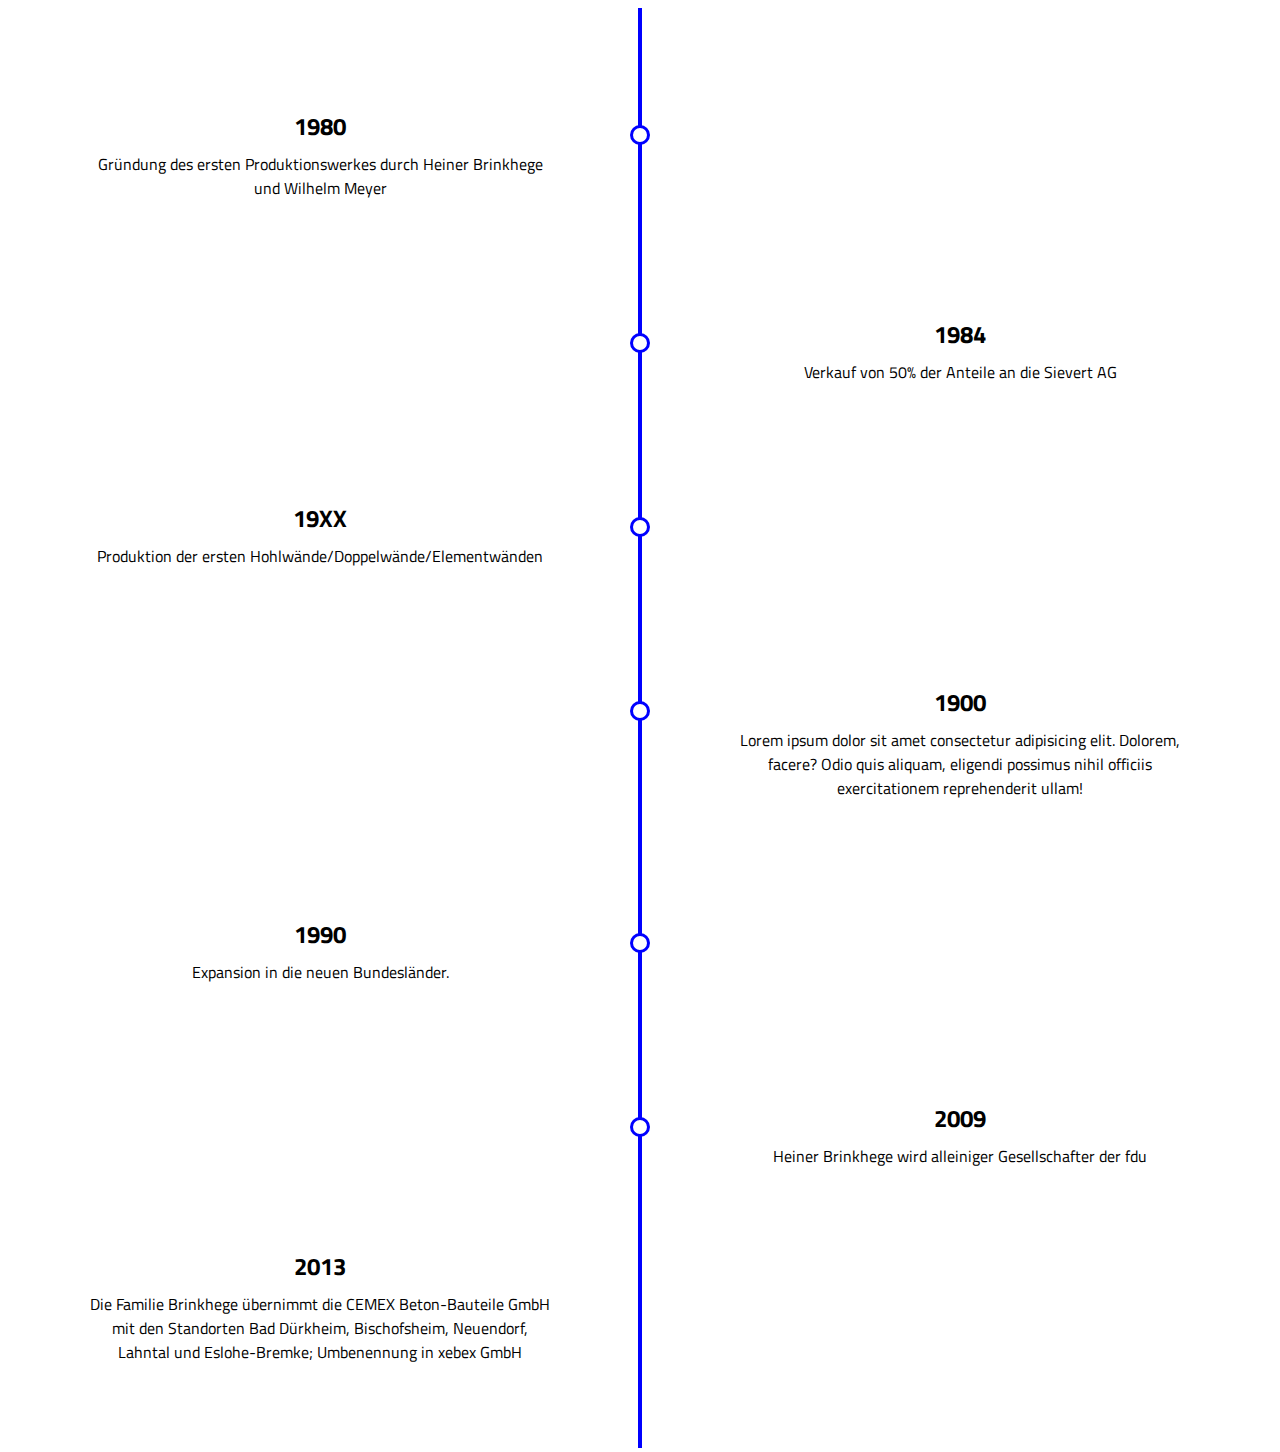
==== index.html @ aeb1ec1a "first commit" ====
<!DOCTYPE html>
<html lang="en">
  <head>
    <meta charset="UTF-8" />
    <meta name="viewport" content="width=device-width, initial-scale=1.0" />
    <link
      href="https://fonts.googleapis.com/css2?family=Titillium+Web&display=swap"
      rel="stylesheet"
    />
    <link rel="stylesheet" href="style.css" />
    <title>Timeline fdu</title>
  </head>
  <body>
    <div class="timeline">
      <h2 class="timeline__item--circle"></h2>
      <div class="timeline__item">
        <h3 class="timeline__year">1980</h3>
        <p class="timeline__blurb">
          Gründung des ersten Produktionswerkes durch Heiner Brinkhege und
          Wilhelm Meyer
        </p>
      </div>

      <h2 class="timeline__item--circle"></h2>

      <div class="timeline__item">
        <h3 class="timeline__year">1984</h3>
        <p class="timeline__blurb">
          Verkauf von 50% der Anteile an die Sievert AG
        </p>
      </div>

      <h2 class="timeline__item--circle"></h2>

      <div class="timeline__item">
        <h3 class="timeline__year">19XX</h3>
        <p class="timeline__blurb">
          Produktion der ersten Hohlwände/Doppelwände/Elementwänden
        </p>
      </div>
      <h2 class="timeline__item--circle"></h2>

      <div class="timeline__item">
        <h3 class="timeline__year">1900</h3>
        <p class="timeline__blurb">
          Lorem ipsum dolor sit amet consectetur adipisicing elit. Dolorem,
          facere? Odio quis aliquam, eligendi possimus nihil officiis
          exercitationem reprehenderit ullam!
        </p>
      </div>
      <h2 class="timeline__item--circle"></h2>

      <div class="timeline__item">
        <h3 class="timeline__year">1990</h3>
        <p class="timeline__blurb">
          Expansion in die neuen Bundesländer.
        </p>
      </div>
      <h2 class="timeline__item--circle"></h2>

      <div class="timeline__item">
        <h3 class="timeline__year">2009</h3>
        <p class="timeline__blurb">
          Heiner Brinkhege wird alleiniger Gesellschafter der fdu
        </p>
      </div>

      <div class="timeline__item">
        <h3 class="timeline__year">2013</h3>
        <p class="timeline__blurb">
          Die Familie Brinkhege übernimmt die CEMEX Beton-Bauteile GmbH mit den
          Standorten Bad Dürkheim, Bischofsheim, Neuendorf, Lahntal und
          Eslohe-Bremke; Umbenennung in xebex GmbH
        </p>
      </div>
    </div>
  </body>
</html>
---- style.css ----
* {
  box-sizing: border-box;
}
body {
  color: black;
  font-family: "Titillium Web", sans-serif;
}
.timeline {
  text-align: center;
  position: relative;
  padding: 1rem;
  margin: 0 auto;
  max-width: 1300px;
}
.timeline:before {
  content: "";
  position: absolute;
  height: 100%;
  border: 2px solid blue;
  left: 40px;
  top: 0;
}
.timeline:after {
  content: "";
  display: table;
  clear: both;
}
@media screen and (min-width: 700px) {
  .timeline {
    padding: 2rem;
  }
  .timeline:before {
    left: calc(50% - 2px);
    right: auto;
  }
}
.timeline__item {
  padding: 2rem;
  position: relative;
  margin: 1rem 3rem 1rem 1rem;
  clear: both;
}
.timeline__item:after,
.timeline__item:before {
  content: "";
  position: absolute;
}

@media screen and (min-width: 700px) {
  .timeline__item {
    width: 44%;
    margin: 1rem;
  }
  .timeline__item:nth-of-type(2n) {
    float: right;
    margin: 1rem;
  }
  /* .timeline__item:nth-of-type(2n):before {
    right: auto;
    left: -10px;
  } */
}
.timeline__item--circle {
  padding: 2rem;
  position: relative;
  margin: 1rem 3rem 1rem 1rem;
  clear: both;
  padding: 0px;
  border: 3px solid blue;
  border-radius: 100%;
  background-color: #fff;
  width: 20px;
  height: 20px;
  z-index: 200;
  top: 85px;
}
.timeline__item--circle:before {
  display: none;
}
@media screen and (min-width: 700px) {
  .timeline__item--circle {
    text-align: center;
    margin: 0 auto;
  }
  .timeline__item--circle:nth-of-type(2n) {
    float: none;
    margin: 0 auto;
    border-image: none;
  }
}

.timeline__year {
  margin: 0;
  font-size: 1.5em;
}
.timeline__blurb {
  margin: 0.5rem 0 0;
}
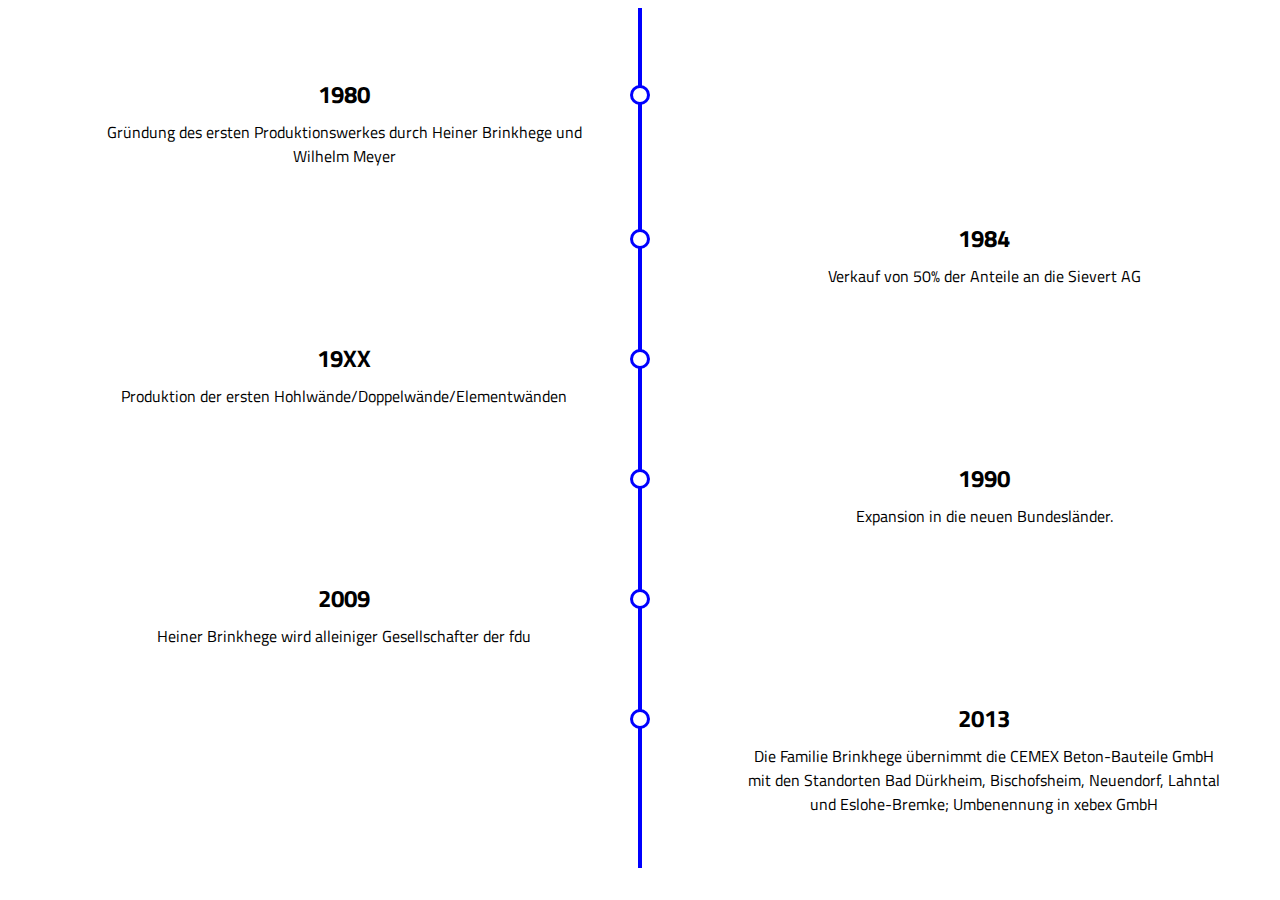
==== commit 5f9c20c7: "done" ====
--- a/index.html
+++ b/index.html
@@ -12,62 +12,51 @@
   </head>
   <body>
     <div class="timeline">
-      <h2 class="timeline__item--circle"></h2>
+      <span class="timeline__item--circle"></span>
       <div class="timeline__item">
         <h3 class="timeline__year">1980</h3>
-        <p class="timeline__blurb">
+        <p class="timeline__text">
           Gründung des ersten Produktionswerkes durch Heiner Brinkhege und
           Wilhelm Meyer
         </p>
       </div>
 
-      <h2 class="timeline__item--circle"></h2>
-
+      <span class="timeline__item--circle"></span>
       <div class="timeline__item">
         <h3 class="timeline__year">1984</h3>
-        <p class="timeline__blurb">
+        <p class="timeline__text">
           Verkauf von 50% der Anteile an die Sievert AG
         </p>
       </div>
 
-      <h2 class="timeline__item--circle"></h2>
-
+      <span class="timeline__item--circle"></span>
       <div class="timeline__item">
         <h3 class="timeline__year">19XX</h3>
-        <p class="timeline__blurb">
+        <p class="timeline__text">
           Produktion der ersten Hohlwände/Doppelwände/Elementwänden
         </p>
       </div>
-      <h2 class="timeline__item--circle"></h2>
 
-      <div class="timeline__item">
-        <h3 class="timeline__year">1900</h3>
-        <p class="timeline__blurb">
-          Lorem ipsum dolor sit amet consectetur adipisicing elit. Dolorem,
-          facere? Odio quis aliquam, eligendi possimus nihil officiis
-          exercitationem reprehenderit ullam!
-        </p>
-      </div>
-      <h2 class="timeline__item--circle"></h2>
-
+      <span class="timeline__item--circle"></span>
       <div class="timeline__item">
         <h3 class="timeline__year">1990</h3>
-        <p class="timeline__blurb">
+        <p class="timeline__text">
           Expansion in die neuen Bundesländer.
         </p>
       </div>
-      <h2 class="timeline__item--circle"></h2>
 
+      <span class="timeline__item--circle"></span>
       <div class="timeline__item">
         <h3 class="timeline__year">2009</h3>
-        <p class="timeline__blurb">
+        <p class="timeline__text">
           Heiner Brinkhege wird alleiniger Gesellschafter der fdu
         </p>
       </div>
 
+      <span class="timeline__item--circle"></span>
       <div class="timeline__item">
         <h3 class="timeline__year">2013</h3>
-        <p class="timeline__blurb">
+        <p class="timeline__text">
           Die Familie Brinkhege übernimmt die CEMEX Beton-Bauteile GmbH mit den
           Standorten Bad Dürkheim, Bischofsheim, Neuendorf, Lahntal und
           Eslohe-Bremke; Umbenennung in xebex GmbH
--- a/style.css
+++ b/style.css
@@ -6,7 +6,6 @@
   font-family: "Titillium Web", sans-serif;
 }
 .timeline {
-  text-align: center;
   position: relative;
   padding: 1rem;
   margin: 0 auto;
@@ -27,6 +26,7 @@
 }
 @media screen and (min-width: 700px) {
   .timeline {
+    text-align: center;
     padding: 2rem;
   }
   .timeline:before {
@@ -35,9 +35,9 @@
   }
 }
 .timeline__item {
-  padding: 2rem;
   position: relative;
-  margin: 1rem 3rem 1rem 1rem;
+  margin: 1rem;
+  padding-left: 3rem;
   clear: both;
 }
 .timeline__item:after,
@@ -61,18 +61,17 @@
   } */
 }
 .timeline__item--circle {
-  padding: 2rem;
+  display: block;
   position: relative;
-  margin: 1rem 3rem 1rem 1rem;
+  margin: 0rem 3rem 0rem 1rem;
   clear: both;
-  padding: 0px;
   border: 3px solid blue;
   border-radius: 100%;
   background-color: #fff;
   width: 20px;
   height: 20px;
   z-index: 200;
-  top: 85px;
+  top: 45px;
 }
 .timeline__item--circle:before {
   display: none;
@@ -85,7 +84,6 @@
   .timeline__item--circle:nth-of-type(2n) {
     float: none;
     margin: 0 auto;
-    border-image: none;
   }
 }
 
@@ -93,6 +91,6 @@
   margin: 0;
   font-size: 1.5em;
 }
-.timeline__blurb {
+.timeline__text {
   margin: 0.5rem 0 0;
 }
